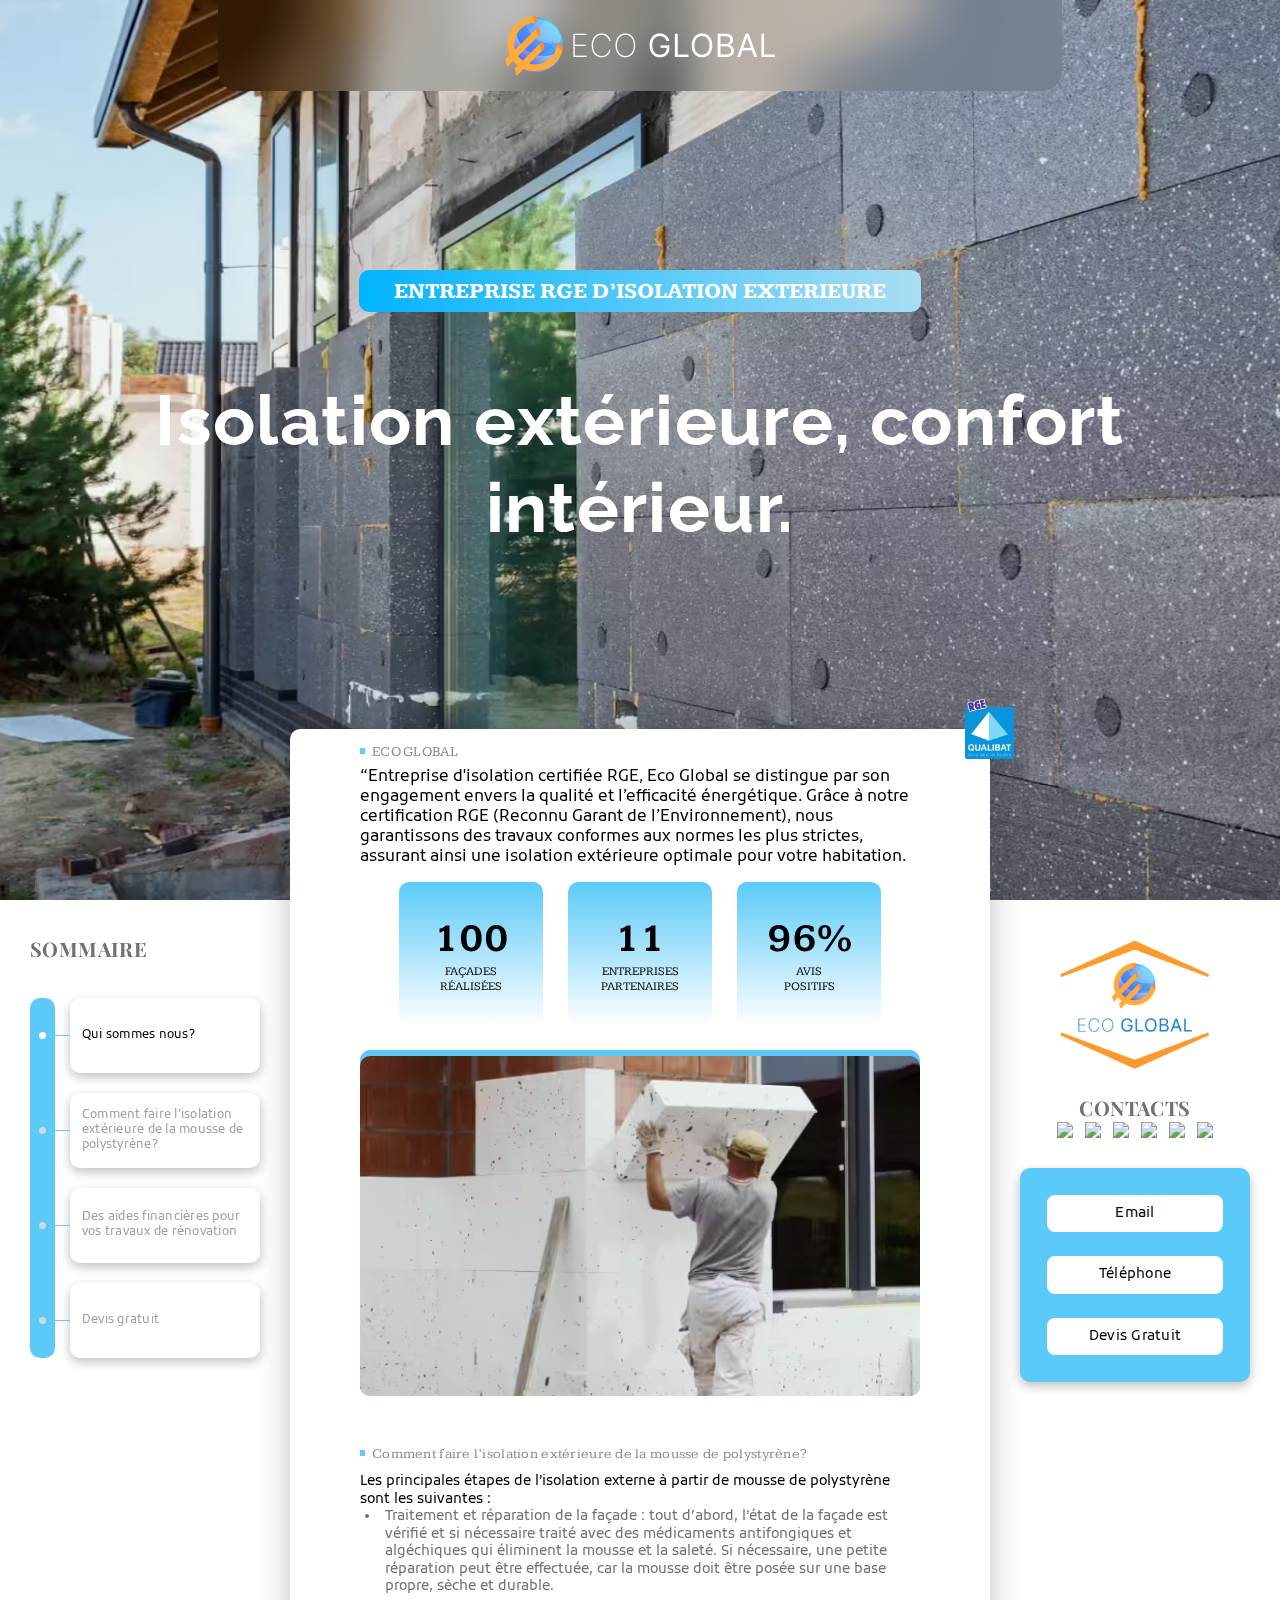
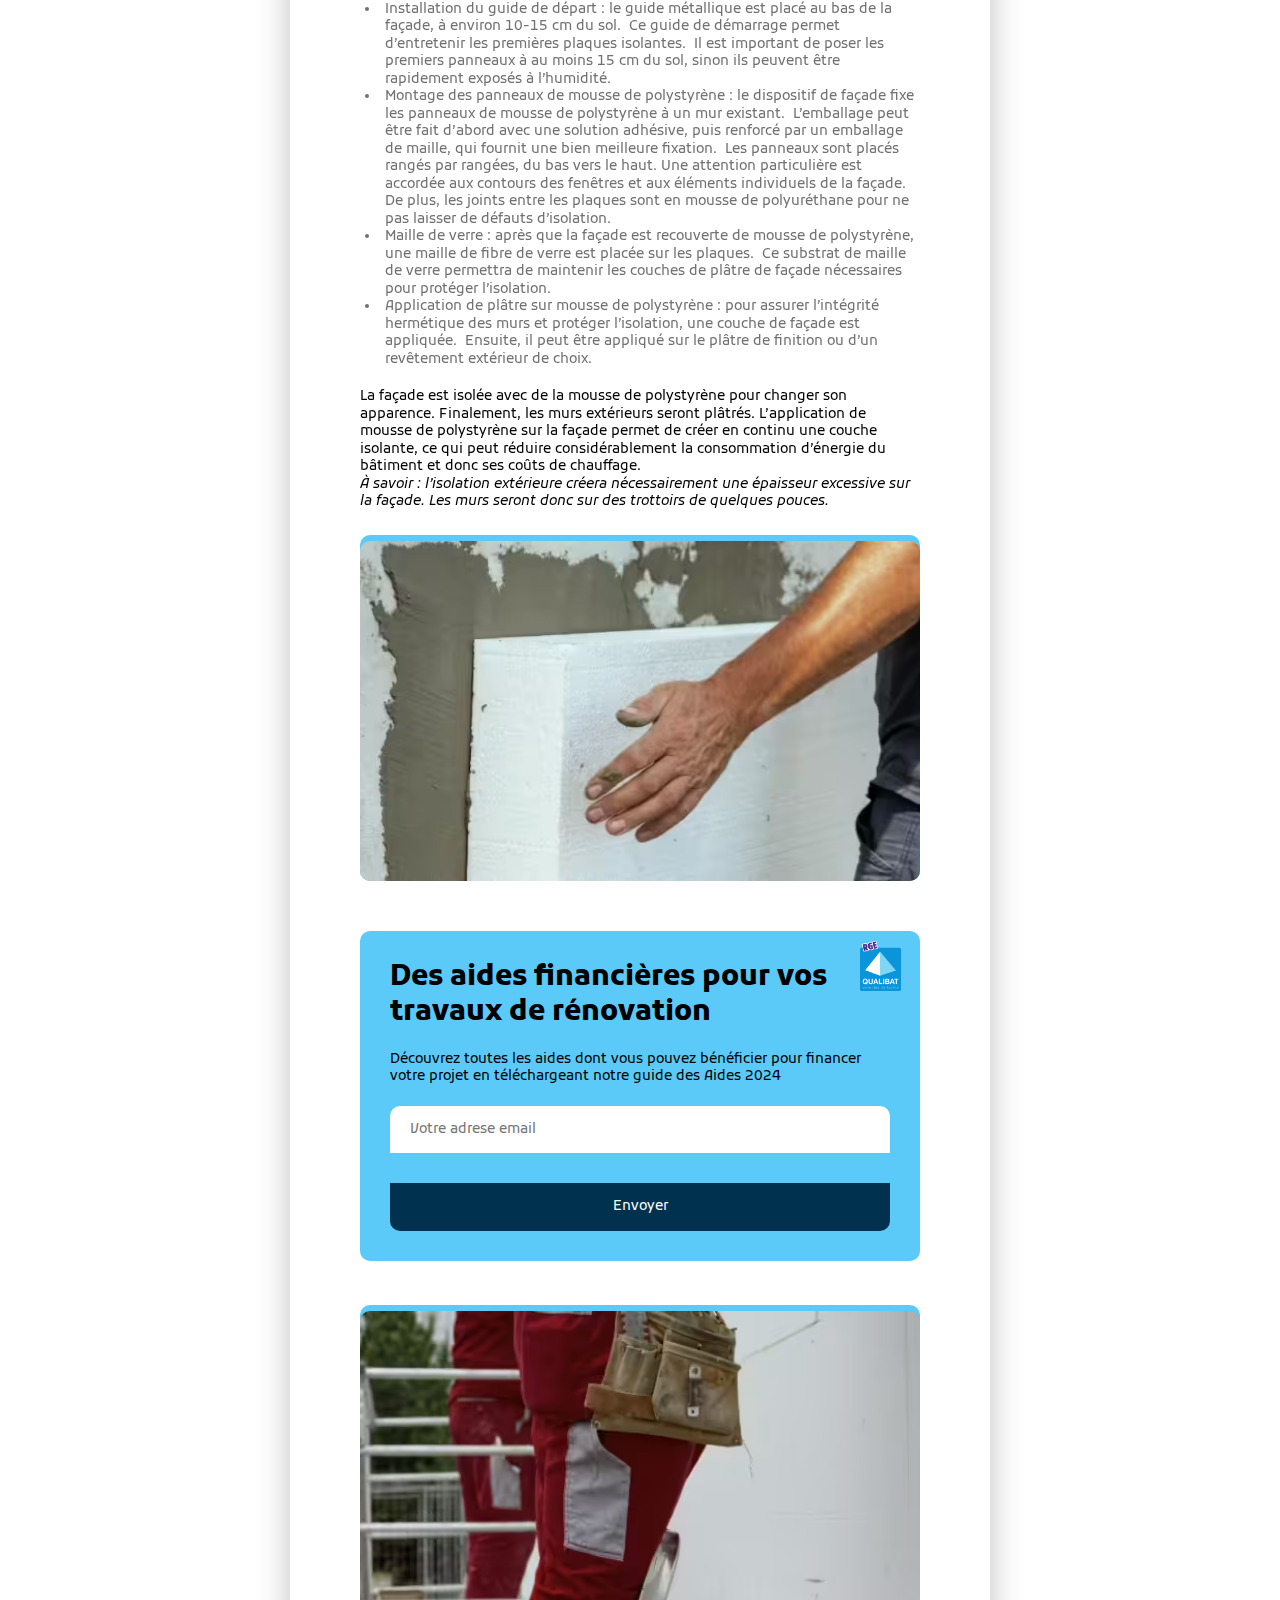
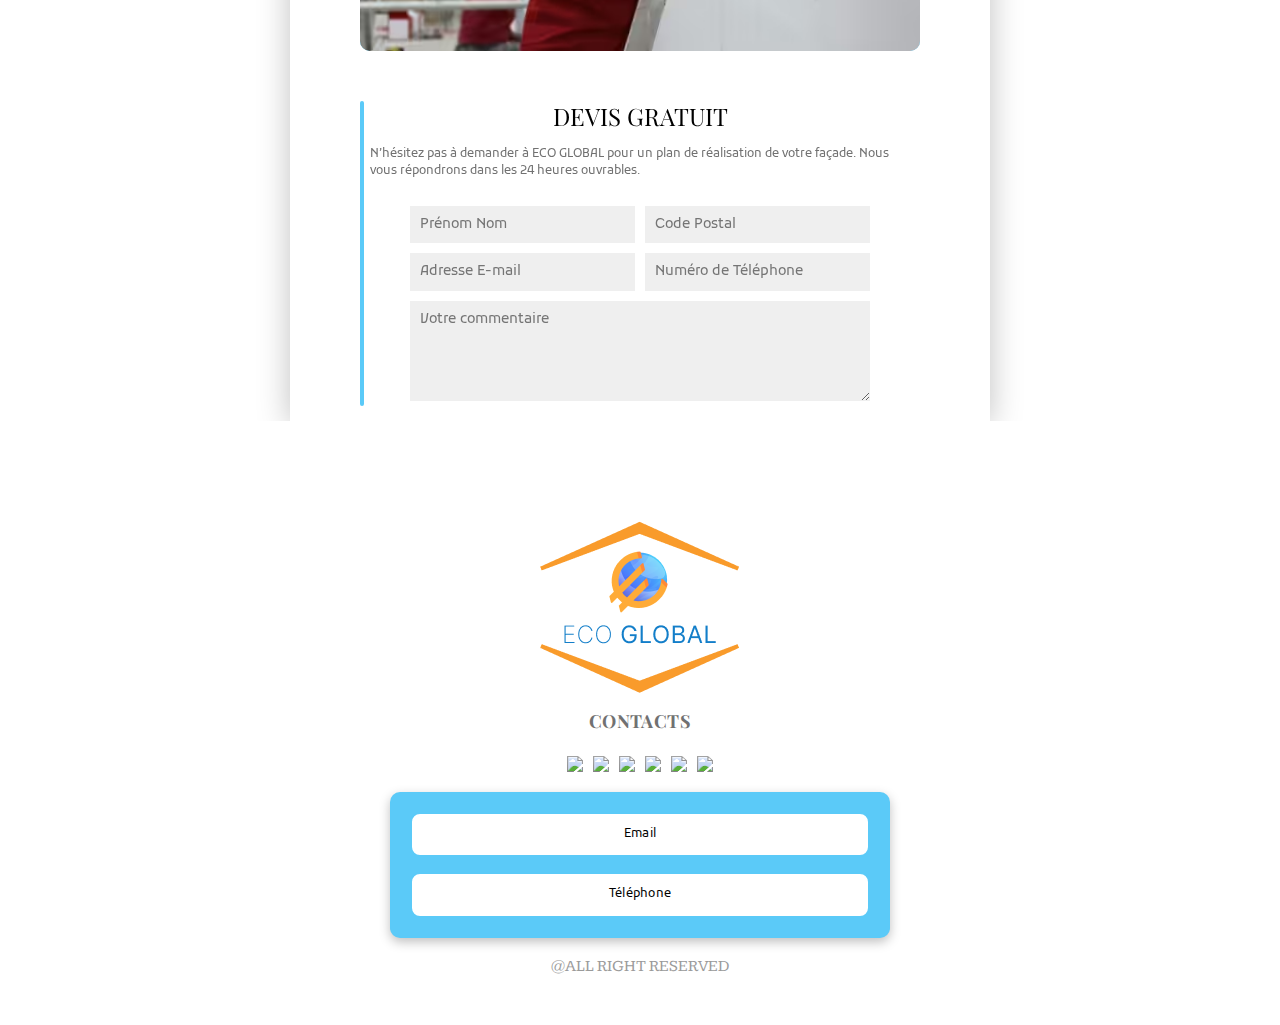
==== index.html @ d8b68289 "Add files via upload" ====
<!DOCTYPE html>
<html lang="en">

<head>
    <meta charset="UTF-8">
    <meta http-equiv="X-UA-Compatible" content="IE=edge">
    <meta name="viewport" content="width=device-width, initial-scale=1.0">
    <title></title>
    <link rel="stylesheet" href="css/style.min.css">
</head>

<body>

    <div class="wrapper">



    <header class="header">
        <div class="container-header">
            <nav class="nav">
                <ul class="menu">
                    <li class="menu__item" id="logo">
                        <a href="#">
                            <img  class="header__logo" src="../images/header-logo.png" alt="ECO GLOBAL">
                        </a>
                    </li>
                </ul>
            </nav>

        </div>
     
   
    </header>

<main>
    <div class="main-section">
        <div class="container">
            <div class="main-section__inner">
                <p class="main-section__slogan">
                    Entreprise RGE d’isolation exterieure
                </p>

                <h1 class="main-section__title">
                    Isolation extérieure, confort intérieur.
                </h1>
            </div>
        </div>
    </div>

    <div class="main-wrapper">
        <div class="main-wrapper__column">
            <div class="nav-sticky">
                <div class="nav-sticky__title">
                    sommaire
                </div>
                <div class="nav-sticky__panel">
                    <a class="nav-sticky__panel-block active panel__about" id="aboutPanel" href="#about">
                        <h4>Qui sommes nous?</h4>
                    </a>
                    <a class="nav-sticky__panel-block panel__steps" id="stepsPanel" href="#steps">
                        <h4>Comment faire l’isolation extérieure de la mousse de polystyrène?</h4>
                    </a>
                    <a class="nav-sticky__panel-block panel__help" id="helpPanel" href="#help">
                        <h4>Des aides financières pour vos travaux de rénovation </h4>
                    </a>
                    <a class="nav-sticky__panel-block panel__dv" id="dvPanel" href="#dv-section"> 
                        <h4>Devis gratuit</h4>
                    </a>
                </div>
            </div>
        </div>


        <div class="main-wrapper__content">

            <section class="about" id="about">
                <h3 class="about__title section__title">ECO GLOBAL </h3>
                <p class="about__text">
                    “Entreprise d'isolation certifiée RGE, Eco Global se distingue par son engagement envers la qualité
                    et l’efficacité énergétique. Grâce à notre certification RGE (Reconnu Garant de l’Environnement),
                    nous garantissons des travaux conformes aux normes les plus strictes, assurant ainsi une isolation
                    extérieure optimale pour votre habitation.

                </p>
                <div class="about__avantages">
                    <div class="about__avantages-box">
                        <div class="about__avantages-item">
                            <p class="about__avantages-number">
                                100
                                <span>façades réalisées</span>
                            </p>
                        </div>

                        <div class="about__avantages-item">
                            <p class="about__avantages-number">
                                11
                                <span>Entreprises partenaires</span>
                            </p>
                        </div>

                        <div class="about__avantages-item">
                            <p class="about__avantages-number">
                                96%
                                <span>avis <br> positifs</span>
                            </p>
                        </div>

                    </div>
                </div>
                <div class="steps__img section__img">
                    <img src="../images/content-img-1.avif">
                </div>
            </section>

            <section class="steps" id="steps">

                <h3 class="steps__title section__title">
                    Comment faire l’isolation extérieure de la mousse de polystyrène?
                </h3>
                <p class="steps__content-text">
                    Les principales étapes de l’isolation externe à partir de mousse de polystyrène sont les suivantes :
                </p>
                <ul class="steps__content-list">
                    <li class="steps__content-text">
                        Traitement et réparation de la façade : tout d’abord, l’état de la façade est vérifié et si
                        nécessaire traité avec des médicaments antifongiques et algéchiques qui éliminent la mousse et
                        la
                        saleté. Si nécessaire, une petite réparation peut être effectuée, car la mousse doit être posée
                        sur
                        une base propre, sèche et durable.
                    </li>
                    <li class="steps__content-text">

                        Installation du guide de départ : le guide métallique est placé au bas de la façade, à environ
                        10-15
                        cm du sol.  Ce guide de démarrage permet d’entretenir les premières plaques isolantes.  Il est
                        important de poser les premiers panneaux à au moins 15 cm du sol, sinon ils peuvent être
                        rapidement
                        exposés à l’humidité.
                    </li>
                    <li class="steps__content-text">

                        Montage des panneaux de mousse de polystyrène : le dispositif de façade fixe les panneaux de
                        mousse
                        de polystyrène à un mur existant.  L’emballage peut être fait d’abord avec une solution
                        adhésive,
                        puis renforcé par un emballage de maille, qui fournit une bien meilleure fixation.  Les panneaux
                        sont placés rangés par rangées, du bas vers le haut. Une attention particulière est accordée aux
                        contours des fenêtres et aux éléments individuels de la façade.  De plus, les joints entre les
                        plaques sont en mousse de polyuréthane pour ne pas laisser de défauts d’isolation.

                    </li>
                    <li class="steps__content-text">
                        Maille de verre : après que la façade est recouverte de mousse de polystyrène, une maille de
                        fibre
                        de verre est placée sur les plaques.  Ce substrat de maille de verre permettra de maintenir les
                        couches de plâtre de façade nécessaires pour protéger l’isolation.
                    </li>
                    <li class="steps__content-text">
                        Application de plâtre sur mousse de polystyrène : pour assurer l’intégrité hermétique des murs
                        et
                        protéger l’isolation, une couche de façade est appliquée.  Ensuite, il peut être appliqué sur le
                        plâtre de finition ou d’un revêtement extérieur de choix.
                    </li>


                </ul>

                <p class="steps__content-text">
                    La façade est isolée avec de la mousse de polystyrène pour changer son apparence. Finalement, les
                    murs extérieurs seront plâtrés.
                    L’application de mousse de polystyrène sur la façade permet de créer en continu une couche isolante,
                    ce qui peut réduire considérablement la consommation d’énergie du bâtiment et donc ses coûts de
                    chauffage. <br>
                    <i>À savoir : l’isolation extérieure créera nécessairement une épaisseur excessive sur la façade.
                        Les
                        murs seront donc sur des trottoirs de quelques pouces.</i>
                </p>

                <div class="steps__img section__img">
                    <img src="../images/content-img-2.avif">
                </div>


                <!-- Nos experts qualifiés utilisent des matériaux de haute performance pour améliorer l’isolation thermique
                de vos murs extérieurs, réduisant ainsi vos coûts énergétiques et augmentant le confort de votre maison.
                Travaux dans le 77, 78, 91, 94, 95, 60 et 69.
                Devis & Diagnostic gratuits.” -->
            </section>

            <section class="help" id="help">
                <div class="help__inner">


                    <h3 class="help__content-title">
                        Des aides financières
                        pour vos travaux de rénovation
                    </h3>

                    <p class="help__content-subtitle">
                        Découvrez toutes les aides dont vous pouvez bénéficier pour financer votre projet en téléchargeant notre guide des Aides 2024
                    </p>

                    <form class="help__content-form" action="POST">
                        <input class="help__content-form-input" type="email" required placeholder="Votre adrese email">
                        <button class="help__content-form-submit" type="submit">Envoyer</button>
                    </form>
                </div>
            </section>
            <div class="section__img ">
                <img src="../images/content-img-4.avif">
            </div>
            <section class="dv" id="dv-section">
                <div class="dv__inner">
                    <h4 class="dv__title">
                        DEvis gratuit
                    </h4>
                    <p class="dv__text">
                        N’hésitez pas à demander à ECO GLOBAL pour un plan de réalisation de votre façade. Nous vous
                        répondrons dans les 24 heures ouvrables.
                    </p>

                    <form class="dv__form" action="POST" >
                        <div class="dv__form-box">
                            <input class="dv__form-input" placeholder="Prénom Nom" type="text">
                            <input class="dv__form-input" placeholder="Сode Postal" type="text">
                            <input class="dv__form-input" placeholder="Adresse E-mail" type="email">
                            <input class="dv__form-input" placeholder="Numéro de Téléphone" type="tel">
                        </div>
                        <textarea class="dv__form-textarea" type="text" placeholder="Votre commentaire "></textarea>
                    </form>
                </div>
            </section>

        </div>

        <div class="main-wrapper__column">
            <div class="contacts-sticky">
                <div class="contacts-sticky__inner">
                    <div class="contacts-sticky__box">
                        <p class="contacts-sticky__box-title">CONTACTS</p>
                        <div class="contacts-sticky__box-media">
                            <a href="#" class="contacts-sticky__box-media-link">
                                <img src="../images/youtube.svg" href="#">
                            </a>
                            <a href="#" class="contacts-sticky__box-media-link">
                                <img src="../images/pinterest.svg" href="#">
                            </a>
                            <a href="#" class="contacts-sticky__box-media-link">
                                <img src="../images/IN.svg" href="#">
                            </a>
                            <a href="#" class="contacts-sticky__box-media-link">
                                <img src="../images/twitter.svg" href="#">
                            </a>
                            <a href="#" class="contacts-sticky__box-media-link">
                                <img src="../images/Group 1.svg" href="#">
                            </a>
                            <a href="#" class="contacts-sticky__box-media-link">
                                <img src="../images/Vector.svg" href="#">
                            </a>
                        </div>
                    </div>
                    <img src="../images/logo.png" alt="" class="contacts-sticky__box-logo">


                </div>
                <div class="contacts-sticky__panel">
                    <a class="contacts-sticky__panel-link" target="_blank" href="mailto:isoglobal.official@gmail.com">
                        Email
                    </a>
                    <a class="contacts-sticky__panel-link" target="_blank" href="tel:+33605856180">
                        Téléphone
                    </a>
                    <a class="contacts-sticky__panel-link" href="#dv-section">
                        Devis Gratuit
                    </a>
                </div>
            </div>
        </div>
    </div>



</main>

<footer class="footer">

    <div class="container">

        <div class="footer__box">

            <div class="footer-contacts">

                <div class="footer-contacts__inner">

                    <img src="../images/logo.png" alt="" class="footer-contacts__logo">



                    <p class="footer-contacts__title">CONTACTS</p>

                    <div class="footer-contacts__media">

                        <a href="#" class="footer-contacts__media-link">

                            <img src="../images/youtube.svg" href="#">

                        </a>

                        <a href="#" class="footer-contacts__media-link">

                            <img src="../images/pinterest.svg" href="#">

                        </a>

                        <a href="#" class="footer-contacts__media-link">

                            <img src="../images/IN.svg" href="#">

                        </a>

                        <a href="#" class="footer-contacts__media-link">

                            <img src="../images/twitter.svg" href="#">

                        </a>

                        <a href="#" class="footer-contacts__media-link">

                            <img src="../images/Group 1.svg" href="#">

                        </a>

                        <a href="#" class="footer-contacts__media-link">

                            <img src="../images/Vector.svg" href="#">

                        </a>

                    </div>







                </div>

                <div class="footer-contacts__panel">

                    <a class="footer-contacts__panel-link" target="_blank" href="mailto:isoglobal.official@gmail.com">

                        Email

                    </a>

                    <a class="footer-contacts__panel-link" target="_blank" href="tel:+33605856180">

                        Téléphone

                    </a>

                </div>

            </div>

            <p class="footer__text">

                @ALL RIGHT RESERVED

            </p>

        </div>



    </div>

</footer>



</div>



<script src="js/main.min.js"></script>

</body>



</html>
---- css/style.min.css ----
@import'https://fonts.googleapis.com/css2?family=Judson:ital,wght@0,400;0,700;1,400&family=Kameron:wght@400..700&family=Kufam:ital,wght@0,400..900;1,400..900&family=Playfair+Display:ital,wght@0,400..900;1,400..900&family=Raleway:ital,wght@0,100..900;1,100..900&display=swap';html{box-sizing:border-box}*,*::after,*::before{box-sizing:inherit}ul[class],ol[class]{padding:0}body,h1,h2,h3,h4,h5,h6,p,ul,ol,li,figure,figcaption,blockquote,dl,dd{margin:0;font-size:inherit}ul[class]{list-style:none}img{max-width:100%;display:block}input,button,textarea,select{font:inherit}a{text-decoration:none}html,body{height:100%;scroll-behavior:smooth}body{background-color:#000;font-family:"Kufam",sans-serif;color:#000;font-size:14px;line-height:125%}a{text-decoration:none;color:inherit}.wrapper{display:flex;flex-direction:column;min-height:100%}.main{flex:1 0 auto}.footer{flex:0 0 auto}.container{max-width:1230px;margin:0 auto;padding:0 15px}.container-header{max-width:1430px;margin:0 auto;padding:0 15px}.section__title{font-family:"Kameron",serif;font-weight:400;font-size:14px;letter-spacing:.02em;color:#8a8a8a;position:relative;padding-left:12px;margin-bottom:5px}.section__title::after{position:absolute;content:"";background-color:#61ccf8;height:6px;width:5px;left:0;top:4px}.section__img{position:relative;z-index:2;margin-top:30px}.section__img img{object-fit:cover;width:100%;height:340px;border-radius:10px;z-index:1}.section__img p{font-size:10px;color:#717171}.section__img::before{position:absolute;content:"";inset:0;z-index:-1;background-color:#5bcaf8;top:-6px;border-radius:10px}.header{position:absolute;top:0;left:0;right:0}.header .menu{display:-webkit-box;display:-ms-flexbox;display:flex;-webkit-box-pack:justify;-ms-flex-pack:justify;justify-content:space-between;-webkit-box-align:center;-ms-flex-align:center;align-items:center;-webkit-box-pack:center;-ms-flex-pack:center;justify-content:center;-webkit-backdrop-filter:blur(25px);backdrop-filter:blur(25px);background:rgba(0,0,0,.1);gap:80px;padding:10px 15px;border-bottom-right-radius:20px;border-bottom-left-radius:20px;width:844px;margin:0 auto}.footer{background-color:#fff;padding:100px 0 50px;position:relative;z-index:20}.footer__logo{margin:0 auto;display:block;margin-bottom:20px}.footer__text{color:#9a9a9a;font-family:"Kameron",serif;text-align:center;font-size:16px}.footer-contacts__inner{display:-webkit-box;display:-ms-flexbox;display:flex;-webkit-box-orient:vertical;-webkit-box-direction:normal;-ms-flex-direction:column;flex-direction:column;gap:20px;-webkit-box-align:center;-ms-flex-align:center;align-items:center;margin-bottom:20px}.footer-contacts__logo{max-width:200px}.footer-contacts__title{font-family:"Playfair Display",serif;font-weight:700;font-size:18px;letter-spacing:.02em;text-transform:uppercase;color:#717171;margin-bottom:5px;-webkit-box-align:center;-ms-flex-align:center;align-items:center}.footer-contacts__media{display:-webkit-box;display:-ms-flexbox;display:flex;gap:10px}.footer-contacts__panel{background-color:#5bcaf8;border-radius:10px;-webkit-box-shadow:0 4px 11px 0 rgba(0,0,0,.25);box-shadow:0 4px 11px 0 rgba(0,0,0,.25);padding:20px;display:-webkit-box;display:-ms-flexbox;display:flex;-webkit-box-orient:vertical;-webkit-box-direction:normal;-ms-flex-direction:column;flex-direction:column;gap:15px;max-width:500px;margin:0 auto;margin-bottom:20px}.footer-contacts__panel-link{font-weight:400;font-size:12px;letter-spacing:.02em;text-align:center;color:#000;background-color:#fff;padding:12px 30px;width:100%;border-radius:10px;cursor:pointer;border:2px solid #5bcaf8;position:relative;-webkit-transition:all .4s;-o-transition:all .4s;transition:all .4s}.footer-contacts__panel-link:hover{color:rgba(0,0,0,0);-webkit-transition:all .4s;-o-transition:all .4s;transition:all .4s;background-color:#5bcaf8;border:2px solid #fff}.footer-contacts__panel-link:hover::after{opacity:1}.footer-contacts__panel-link::after{position:absolute;content:"";inset:0;display:-webkit-box;display:-ms-flexbox;display:flex;-webkit-box-align:center;-ms-flex-align:center;align-items:center;-webkit-box-pack:center;-ms-flex-pack:center;justify-content:center;z-index:2;opacity:0;-webkit-transition:all .6s ease-in-out;-o-transition:all .6s ease-in-out;transition:all .6s ease-in-out}.footer-contacts__panel-link:nth-child(1)::after{color:#fff;content:"isoglobal.official@gmail.com"}.footer-contacts__panel-link:nth-child(2)::after{color:#fff;content:"+33605856180"}.footer-contacts__panel-link:nth-child(3)::after{color:#fff;content:"Laissez votre DV"}.main-section{padding-top:30vh;background-image:url(../images/main-bg.avif);background-position:center;background-repeat:no-repeat;background-size:cover;height:100vh}.main-section__inner{display:-webkit-box;display:-ms-flexbox;display:flex;-webkit-box-orient:vertical;-webkit-box-direction:normal;-ms-flex-direction:column;flex-direction:column;-webkit-box-align:center;-ms-flex-align:center;align-items:center}.main-section__slogan{font-family:"Kameron",serif;text-align:center;color:#fff;padding:13px 35px 11px 35px;font-size:22px;font-weight:700;text-transform:uppercase;background:-webkit-gradient(linear, left top, right top, from(#00b4ff), to(#a9def3));background:-o-linear-gradient(left, #00b4ff 0%, #a9def3 100%);background:linear-gradient(90deg, #00b4ff 0%, #a9def3 100%);display:inline;margin:0 auto;border-radius:10px;margin-bottom:65px}.main-section__title{font-family:"Raleway",sans-serif;color:#fff;font-weight:700;font-size:70px;line-height:125%;letter-spacing:.02em;text-align:center}.main-wrapper{background:#fff;display:-webkit-box;display:-ms-flexbox;display:flex;padding:0 30px}.main-wrapper__column{width:100%}.main-wrapper__content{max-width:804px;margin:0 30px;padding:20px 100px;background:#fff;margin-top:-19vh;-webkit-box-shadow:0 4px 33px 0 rgba(0,0,0,.25);box-shadow:0 4px 33px 0 rgba(0,0,0,.25);color:#000;border-top-left-radius:10px;border-top-right-radius:10px;position:relative}.main-wrapper__content::after{position:absolute;content:"";width:50px;height:60px;background-image:url(../images/rge.avif);background-repeat:no-repeat;background-size:contain;top:0;right:0;-webkit-transform:translate(50%, -50%);-ms-transform:translate(50%, -50%);transform:translate(50%, -50%)}.about{scroll-margin-top:150px;margin-bottom:50px}.about__text{font-size:16px;line-height:125%;margin-bottom:15px}.about__avantages-box{display:-webkit-box;display:-ms-flexbox;display:flex;-webkit-box-pack:center;-ms-flex-pack:center;justify-content:center;gap:25px}.about__avantages-item{font-family:"Kameron",serif;padding:30px 23px;width:144px;height:144px;border-radius:10px;background:-webkit-gradient(linear, left top, left bottom, from(#5bcaf8), to(#fff));background:-o-linear-gradient(top, #5bcaf8 0%, #fff 100%);background:linear-gradient(180deg, #5bcaf8 0%, #fff 100%);display:-webkit-box;display:-ms-flexbox;display:flex;-webkit-box-align:center;-ms-flex-align:center;align-items:center;-webkit-box-pack:center;-ms-flex-pack:center;justify-content:center;text-align:center}.about__avantages-number{font-weight:700;font-size:40px;line-height:125%}.about__avantages-number span{text-transform:uppercase;font-size:12px;line-height:125%;font-weight:400;display:block}.nav-sticky,.contacts-sticky{position:sticky;top:60px;margin-top:60px;margin-bottom:40vh}.nav-sticky__title{font-family:"Playfair Display",serif;font-weight:700;font-size:22px;letter-spacing:.02em;text-transform:uppercase;color:#717171;margin-bottom:40px}.nav-sticky__panel{position:relative;display:-webkit-box;display:-ms-flexbox;display:flex;-webkit-box-orient:vertical;-webkit-box-direction:normal;-ms-flex-direction:column;flex-direction:column;gap:20px;padding-left:65px}.nav-sticky__panel::before{position:absolute;content:"";width:35px;height:100%;top:0;bottom:0;left:0;border-radius:10px;background-color:#5bcaf8}.nav-sticky__panel-block{display:-webkit-box;display:-ms-flexbox;display:flex;-webkit-box-align:center;-ms-flex-align:center;align-items:center;-webkit-box-pack:center;-ms-flex-pack:center;justify-content:center;border-radius:10px;-webkit-box-shadow:0 4px 11px 0 rgba(0,0,0,.25);box-shadow:0 4px 11px 0 rgba(0,0,0,.25);min-height:100px;width:100%;padding:20px;position:relative;z-index:5;cursor:pointer}.nav-sticky__panel-block.active::after{background-color:#fff}.nav-sticky__panel-block.active h4{color:#000}.nav-sticky__panel-block::after{content:"";position:absolute;width:10px;height:10px;border-radius:50%;background-color:#d6d6d6;left:-53px;-webkit-transition:all .3s;-o-transition:all .3s;transition:all .3s}.nav-sticky__panel-block::before{position:absolute;content:"";height:1px;width:35px;background-color:#5bcaf8;left:-35px}.nav-sticky__panel-block h4{-webkit-transition:all .3s;-o-transition:all .3s;transition:all .3s;font-weight:400;font-size:14px;letter-spacing:.02em;margin-right:auto;color:#9e9e9e}.contacts-sticky__inner{display:-webkit-box;display:-ms-flexbox;display:flex;gap:55px;-webkit-box-align:center;-ms-flex-align:center;align-items:center;margin-bottom:60px}.contacts-sticky__box{width:100%;display:-webkit-box;display:-ms-flexbox;display:flex;-webkit-box-orient:vertical;-webkit-box-direction:normal;-ms-flex-direction:column;flex-direction:column;-webkit-box-pack:center;-ms-flex-pack:center;justify-content:center;-webkit-box-align:center;-ms-flex-align:center;align-items:center}.contacts-sticky__box-title{font-family:"Playfair Display",serif;font-weight:700;font-size:22px;letter-spacing:.02em;text-transform:uppercase;color:#717171;margin-bottom:5px;-webkit-box-align:center;-ms-flex-align:center;align-items:center}.contacts-sticky__box-media{display:-webkit-box;display:-ms-flexbox;display:flex;gap:12px}.contacts-sticky__panel{background-color:#5bcaf8;border-radius:10px;-webkit-box-shadow:0 4px 11px 0 rgba(0,0,0,.25);box-shadow:0 4px 11px 0 rgba(0,0,0,.25);padding:35px 65px;display:-webkit-box;display:-ms-flexbox;display:flex;-webkit-box-orient:vertical;-webkit-box-direction:normal;-ms-flex-direction:column;flex-direction:column;gap:30px}.contacts-sticky__panel-link{font-weight:400;font-size:16px;letter-spacing:.02em;text-align:center;color:#000;background-color:#fff;padding:15px 35px;width:100%;border-radius:10px;cursor:pointer;border:2px solid #5bcaf8;position:relative;-webkit-transition:all .4s;-o-transition:all .4s;transition:all .4s}.contacts-sticky__panel-link:hover{color:rgba(0,0,0,0);-webkit-transition:all .4s;-o-transition:all .4s;transition:all .4s;background-color:#5bcaf8;border:2px solid #fff}.contacts-sticky__panel-link:hover::after{opacity:1}.contacts-sticky__panel-link::after{position:absolute;content:"";inset:0;display:-webkit-box;display:-ms-flexbox;display:flex;-webkit-box-align:center;-ms-flex-align:center;align-items:center;-webkit-box-pack:center;-ms-flex-pack:center;justify-content:center;z-index:2;opacity:0;-webkit-transition:all .6s ease-in-out;-o-transition:all .6s ease-in-out;transition:all .6s ease-in-out}.contacts-sticky__panel-link:nth-child(1)::after{color:#fff;content:"isoglobal.official@gmail.com"}.contacts-sticky__panel-link:nth-child(2)::after{color:#fff;content:"+33605856180"}.contacts-sticky__panel-link:nth-child(3)::after{color:#fff;content:"Laissez votre DV"}.steps{scroll-margin-top:150px}.steps__title{margin-bottom:10px}.steps__content-text:nth-child(1){margin-bottom:5px}.steps__content-list{color:#717171;margin-bottom:20px}.steps__content-list .steps__content-text{padding-left:5px;margin-left:20px;list-style:disc}.help{scroll-margin-top:30vh;margin-bottom:50px}.help__inner{background-color:#5bcaf8;border-radius:10px;padding:30px;margin-top:50px;position:relative}.help__inner::after{position:absolute;content:"";height:50px;width:50px;background-image:url(../images/rge.avif);background-size:contain;background-repeat:no-repeat;top:10px;right:10px}.help__content-title{font-size:28px;line-height:125%;margin-bottom:20px}.help__content-subtitle{font-size:14px;margin-bottom:20px}.help__content-form{display:-webkit-box;display:-ms-flexbox;display:flex;-webkit-box-orient:vertical;-webkit-box-direction:normal;-ms-flex-direction:column;flex-direction:column;gap:30px}.help__content-form-input{background-color:#fff;border:none;border-top-right-radius:10px;border-top-left-radius:10px;width:100%;padding:15px 20px}.help__content-form-submit{background-color:#003250;color:#fff;border:none;border-bottom-right-radius:10px;border-bottom-left-radius:10px;width:100%;padding:15px 20px;cursor:pointer}.dv{scroll-margin-top:150px;margin-top:50px;width:100%;position:relative}.dv::after{position:absolute;content:"";width:4px;height:100%;top:0;bottom:0;left:0;background-color:#5bcaf8;border-radius:10px}.dv__inner{padding:0 10px}.dv__title{font-family:"Playfair Display",serif;font-size:24px;text-transform:uppercase;line-height:125%;margin-bottom:15px;font-weight:400;text-align:center}.dv__text{color:#717171;font-size:12px;margin-bottom:25px}.dv__form{padding:0 40px}.dv__form-box{display:grid;grid-template-columns:repeat(2, 1fr);gap:10px;margin-bottom:10px}.dv__form-input{padding:10px;border:none;background-color:#efefef}.dv__form-textarea{padding:10px;min-width:100%;max-width:100%;width:100%;min-height:100px;max-height:140px;border:none;background-color:#efefef}@media(max-width: 1750px){.contacts-sticky__inner{-webkit-box-orient:vertical;-webkit-box-direction:reverse;-ms-flex-direction:column-reverse;flex-direction:column-reverse}.contacts-sticky__panel{padding:35px}}@media(max-width: 1550px){.main-wrapper__content{max-width:700px;padding:15px 70px}.nav-sticky__title,.contacts-sticky__box-title{font-size:20px}.nav-sticky__panel{padding-left:40px}.nav-sticky__panel::before{width:25px}.nav-sticky__panel-block{padding:12px;min-height:75px}.nav-sticky__panel-block::after{left:-31px;width:7px;height:7px}.nav-sticky__panel-block h4{font-size:12px;line-height:125%}.contacts-sticky__box-logo{width:150px}.contacts-sticky__inner{gap:30px;margin-bottom:30px}.contacts-sticky__panel{padding:25px;gap:20px}.contacts-sticky__panel-link{font-size:14px}.nav-sticky,.contacts-sticky{top:40px;margin-top:40px}.contacts-sticky__panel-link{padding:10px}}@media(max-width: 1240px){.main-wrapper__content{max-width:1000px;margin-left:auto;margin-right:auto}.main-wrapper__column{display:none}.header .menu{max-width:700px;width:100%}.header__logo{max-width:200px}.main-section__slogan{font-size:18px}.about__text{font-size:14px}}@media(max-width: 1240px){body{font-size:12px}.main-section{padding-top:20vh}.main-section__title{font-size:62px;line-height:125%}.about__avantages-item{width:110px;height:110px}.about__avantages-number{font-size:32px;line-height:125%}.about__avantages-number span{font-size:12px}.help__content-title{font-size:24px}.help__content-subtitle{font-size:12px}.help__content-form{gap:15px}.footer{padding:75px 0 20px}}@media(max-width: 670px){.main-wrapper{padding:0 10px}.about__avantages-box{-ms-flex-wrap:wrap;flex-wrap:wrap;-webkit-box-pack:center;-ms-flex-pack:center;justify-content:center}.main-wrapper__content{padding:25px}.main-wrapper__content::after{top:0;right:15px;width:40px;height:50px}.about__text{font-size:12px}.main-section__slogan{font-size:14px;padding:10px 25px 8px 25px}.main-section__title{font-size:42px}.section__img img{height:240px}.dv__form-box{grid-template-columns:repeat(1, 1fr)}.dv__form{padding:0 20px}.footer__logo{max-width:150px}.footer__text{font-size:12px}}@media(max-width: 540px){.about__avantages-item{width:100%;background:-o-linear-gradient(45deg, #5bcaf8 0%, #c6f2ff 100%);background:linear-gradient(45deg, #5bcaf8 0%, #c6f2ff 100%);height:75px}.about__avantages-number{font-size:28px}.help__content-title{font-size:18px}.help__inner::after{top:-28px;right:-22px}.dv__title{font-size:20px}.dv__text{font-size:11px}}
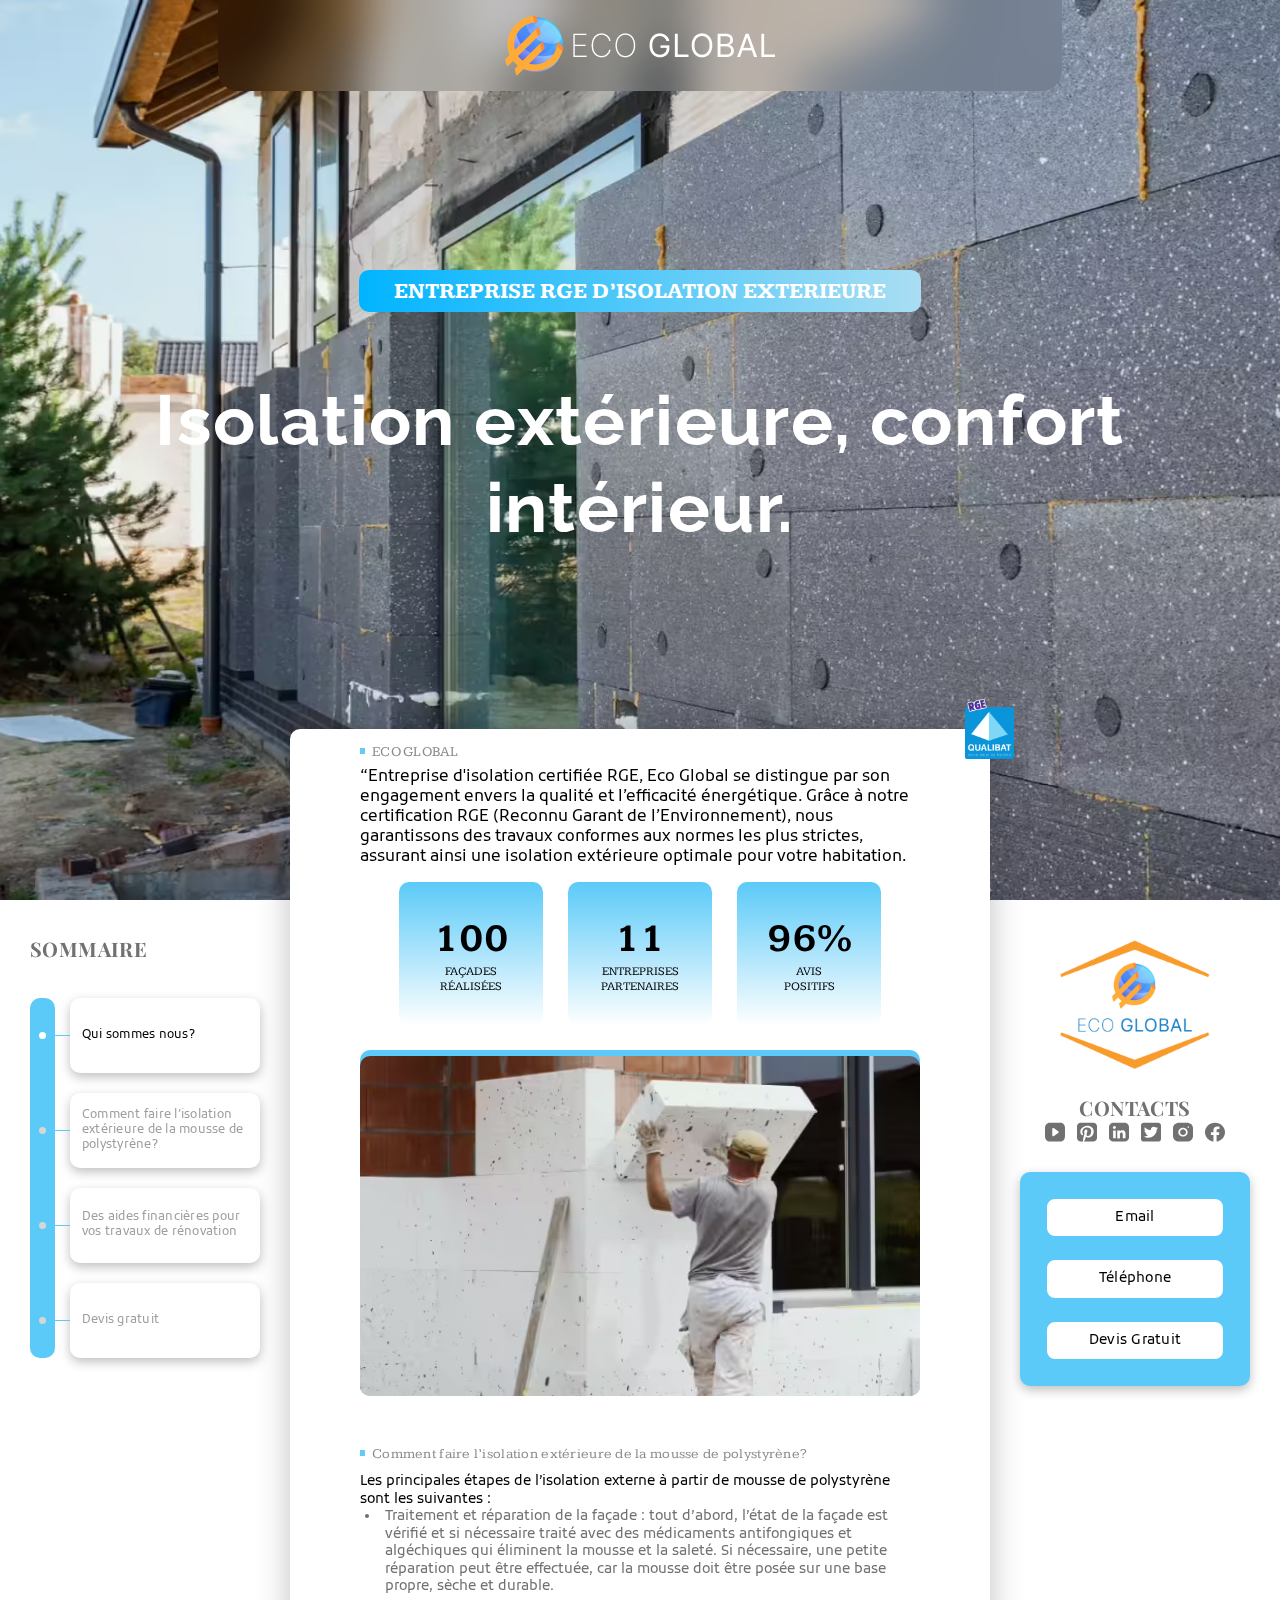
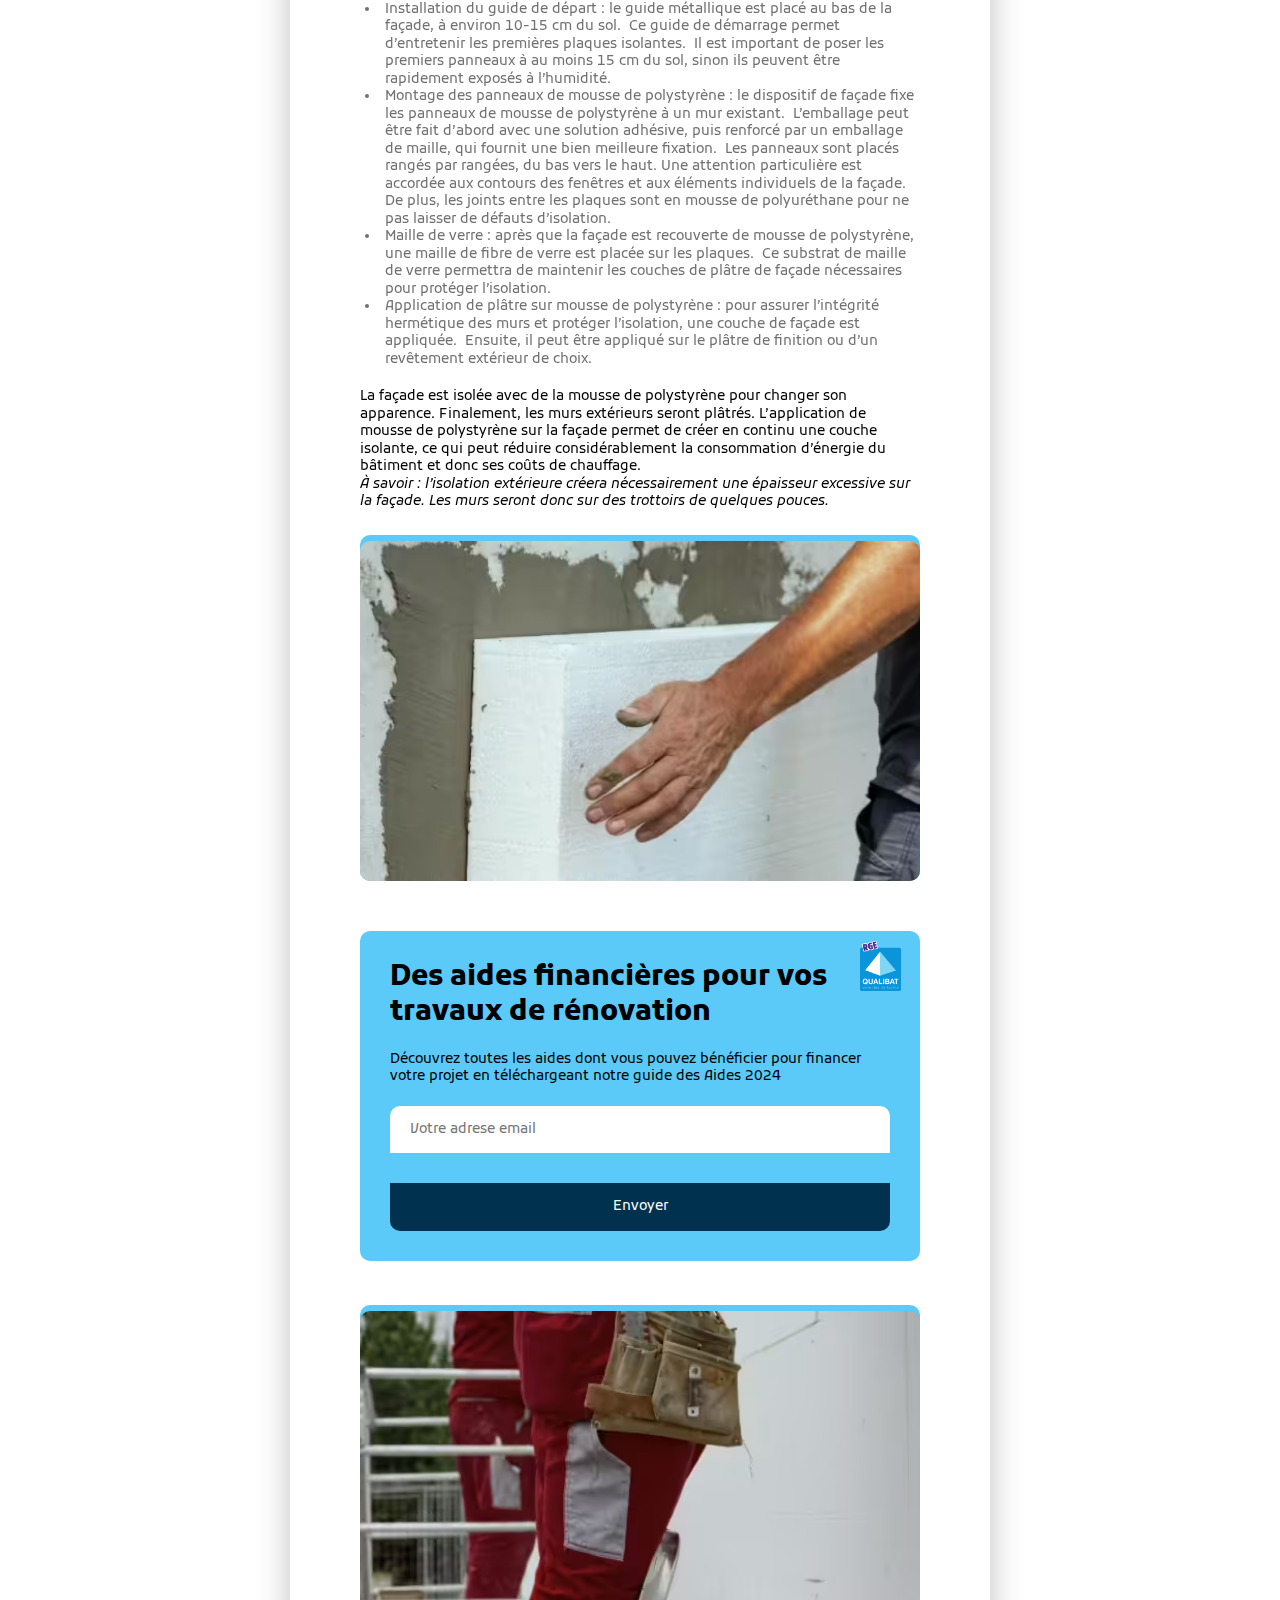
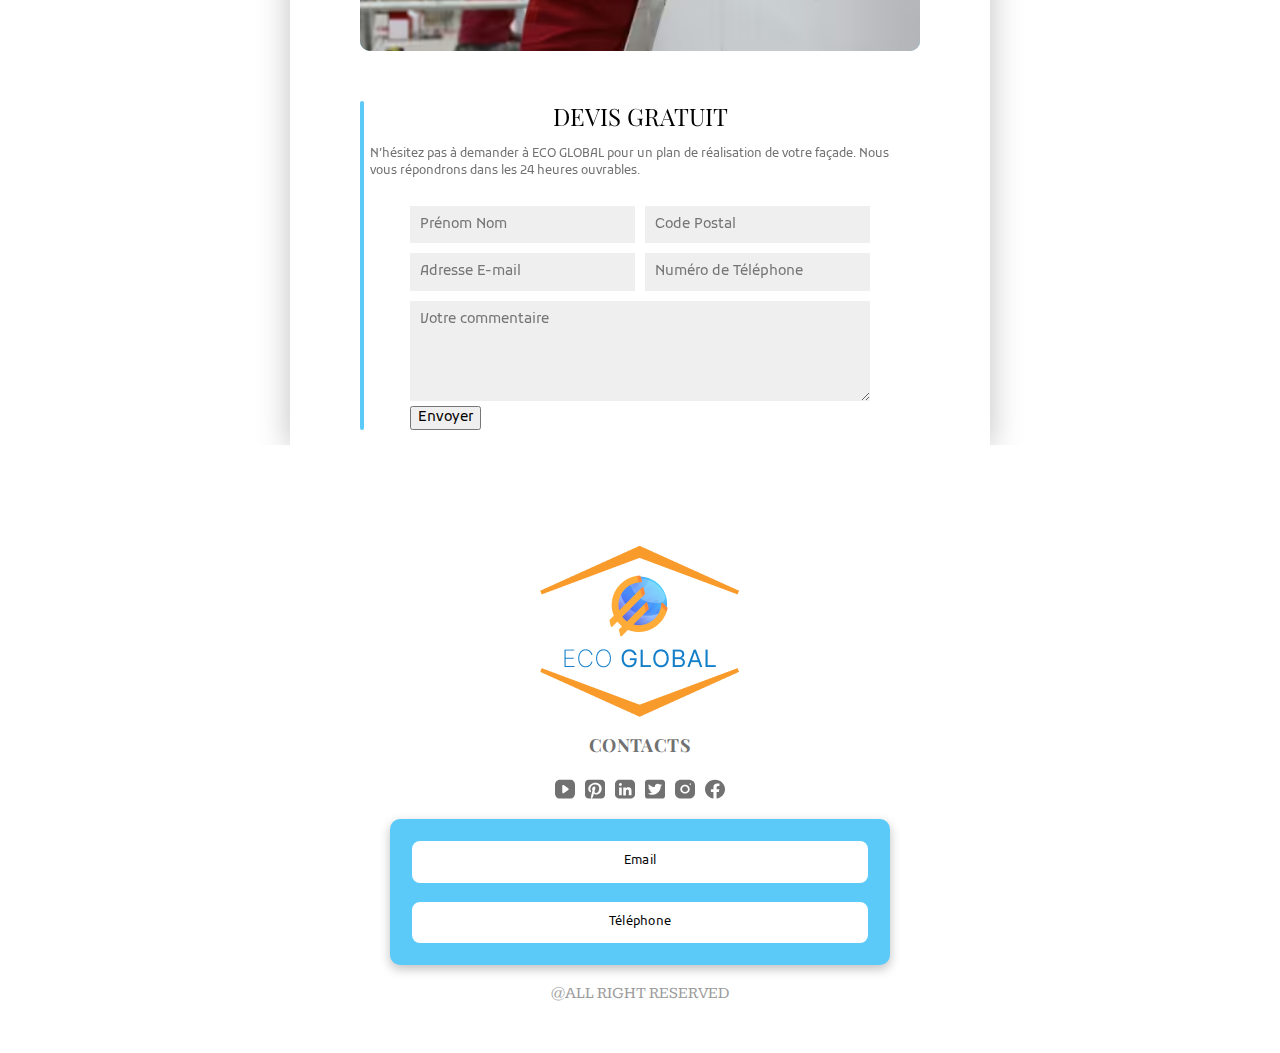
==== commit ec832b4d: "Dv Button" ====
--- a/index.html
+++ b/index.html
@@ -21,7 +21,7 @@
                 <ul class="menu">
                     <li class="menu__item" id="logo">
                         <a href="#">
-                            <img  class="header__logo" src="../images/header-logo.png" alt="ECO GLOBAL">
+                            <img  class="header__logo" src="images/header-logo.png" alt="ECO GLOBAL">
                         </a>
                     </li>
                 </ul>
@@ -108,7 +108,7 @@
                     </div>
                 </div>
                 <div class="steps__img section__img">
-                    <img src="../images/content-img-1.avif">
+                    <img src="images/content-img-1.avif">
                 </div>
             </section>
 
@@ -178,7 +178,7 @@
                 </p>
 
                 <div class="steps__img section__img">
-                    <img src="../images/content-img-2.avif">
+                    <img src="images/content-img-2.avif">
                 </div>
 
 
@@ -208,7 +208,7 @@
                 </div>
             </section>
             <div class="section__img ">
-                <img src="../images/content-img-4.avif">
+                <img src="images/content-img-4.avif">
             </div>
             <section class="dv" id="dv-section">
                 <div class="dv__inner">
@@ -228,6 +228,7 @@
                             <input class="dv__form-input" placeholder="Numéro de Téléphone" type="tel">
                         </div>
                         <textarea class="dv__form-textarea" type="text" placeholder="Votre commentaire "></textarea>
+                        <button class="dv__form-submit" type="submit">Envoyer</button>
                     </form>
                 </div>
             </section>
@@ -241,26 +242,26 @@
                         <p class="contacts-sticky__box-title">CONTACTS</p>
                         <div class="contacts-sticky__box-media">
                             <a href="#" class="contacts-sticky__box-media-link">
-                                <img src="../images/youtube.svg" href="#">
-                            </a>
-                            <a href="#" class="contacts-sticky__box-media-link">
-                                <img src="../images/pinterest.svg" href="#">
-                            </a>
-                            <a href="#" class="contacts-sticky__box-media-link">
-                                <img src="../images/IN.svg" href="#">
-                            </a>
-                            <a href="#" class="contacts-sticky__box-media-link">
-                                <img src="../images/twitter.svg" href="#">
-                            </a>
-                            <a href="#" class="contacts-sticky__box-media-link">
-                                <img src="../images/Group 1.svg" href="#">
-                            </a>
-                            <a href="#" class="contacts-sticky__box-media-link">
-                                <img src="../images/Vector.svg" href="#">
+                                <img src="images/youtube.svg" href="#">
+                            </a>
+                            <a href="#" class="contacts-sticky__box-media-link">
+                                <img src="images/pinterest.svg" href="#">
+                            </a>
+                            <a href="#" class="contacts-sticky__box-media-link">
+                                <img src="images/IN.svg" href="#">
+                            </a>
+                            <a href="#" class="contacts-sticky__box-media-link">
+                                <img src="images/twitter.svg" href="#">
+                            </a>
+                            <a href="#" class="contacts-sticky__box-media-link">
+                                <img src="images/Group 1.svg" href="#">
+                            </a>
+                            <a href="#" class="contacts-sticky__box-media-link">
+                                <img src="images/Vector.svg" href="#">
                             </a>
                         </div>
                     </div>
-                    <img src="../images/logo.png" alt="" class="contacts-sticky__box-logo">
+                    <img src="images/logo.png" alt="" class="contacts-sticky__box-logo">
 
 
                 </div>
@@ -293,7 +294,7 @@
 
                 <div class="footer-contacts__inner">
 
-                    <img src="../images/logo.png" alt="" class="footer-contacts__logo">
+                    <img src="images/logo.png" alt="" class="footer-contacts__logo">
 
 
 
@@ -303,37 +304,37 @@
 
                         <a href="#" class="footer-contacts__media-link">
 
-                            <img src="../images/youtube.svg" href="#">
-
-                        </a>
-
-                        <a href="#" class="footer-contacts__media-link">
-
-                            <img src="../images/pinterest.svg" href="#">
-
-                        </a>
-
-                        <a href="#" class="footer-contacts__media-link">
-
-                            <img src="../images/IN.svg" href="#">
-
-                        </a>
-
-                        <a href="#" class="footer-contacts__media-link">
-
-                            <img src="../images/twitter.svg" href="#">
-
-                        </a>
-
-                        <a href="#" class="footer-contacts__media-link">
-
-                            <img src="../images/Group 1.svg" href="#">
-
-                        </a>
-
-                        <a href="#" class="footer-contacts__media-link">
-
-                            <img src="../images/Vector.svg" href="#">
+                            <img src="images/youtube.svg" href="#">
+
+                        </a>
+
+                        <a href="#" class="footer-contacts__media-link">
+
+                            <img src="images/pinterest.svg" href="#">
+
+                        </a>
+
+                        <a href="#" class="footer-contacts__media-link">
+
+                            <img src="images/IN.svg" href="#">
+
+                        </a>
+
+                        <a href="#" class="footer-contacts__media-link">
+
+                            <img src="images/twitter.svg" href="#">
+
+                        </a>
+
+                        <a href="#" class="footer-contacts__media-link">
+
+                            <img src="images/Group 1.svg" href="#">
+
+                        </a>
+
+                        <a href="#" class="footer-contacts__media-link">
+
+                            <img src="images/Vector.svg" href="#">
 
                         </a>
 
@@ -391,4 +392,4 @@
 
 
 
-</html>+</html>
